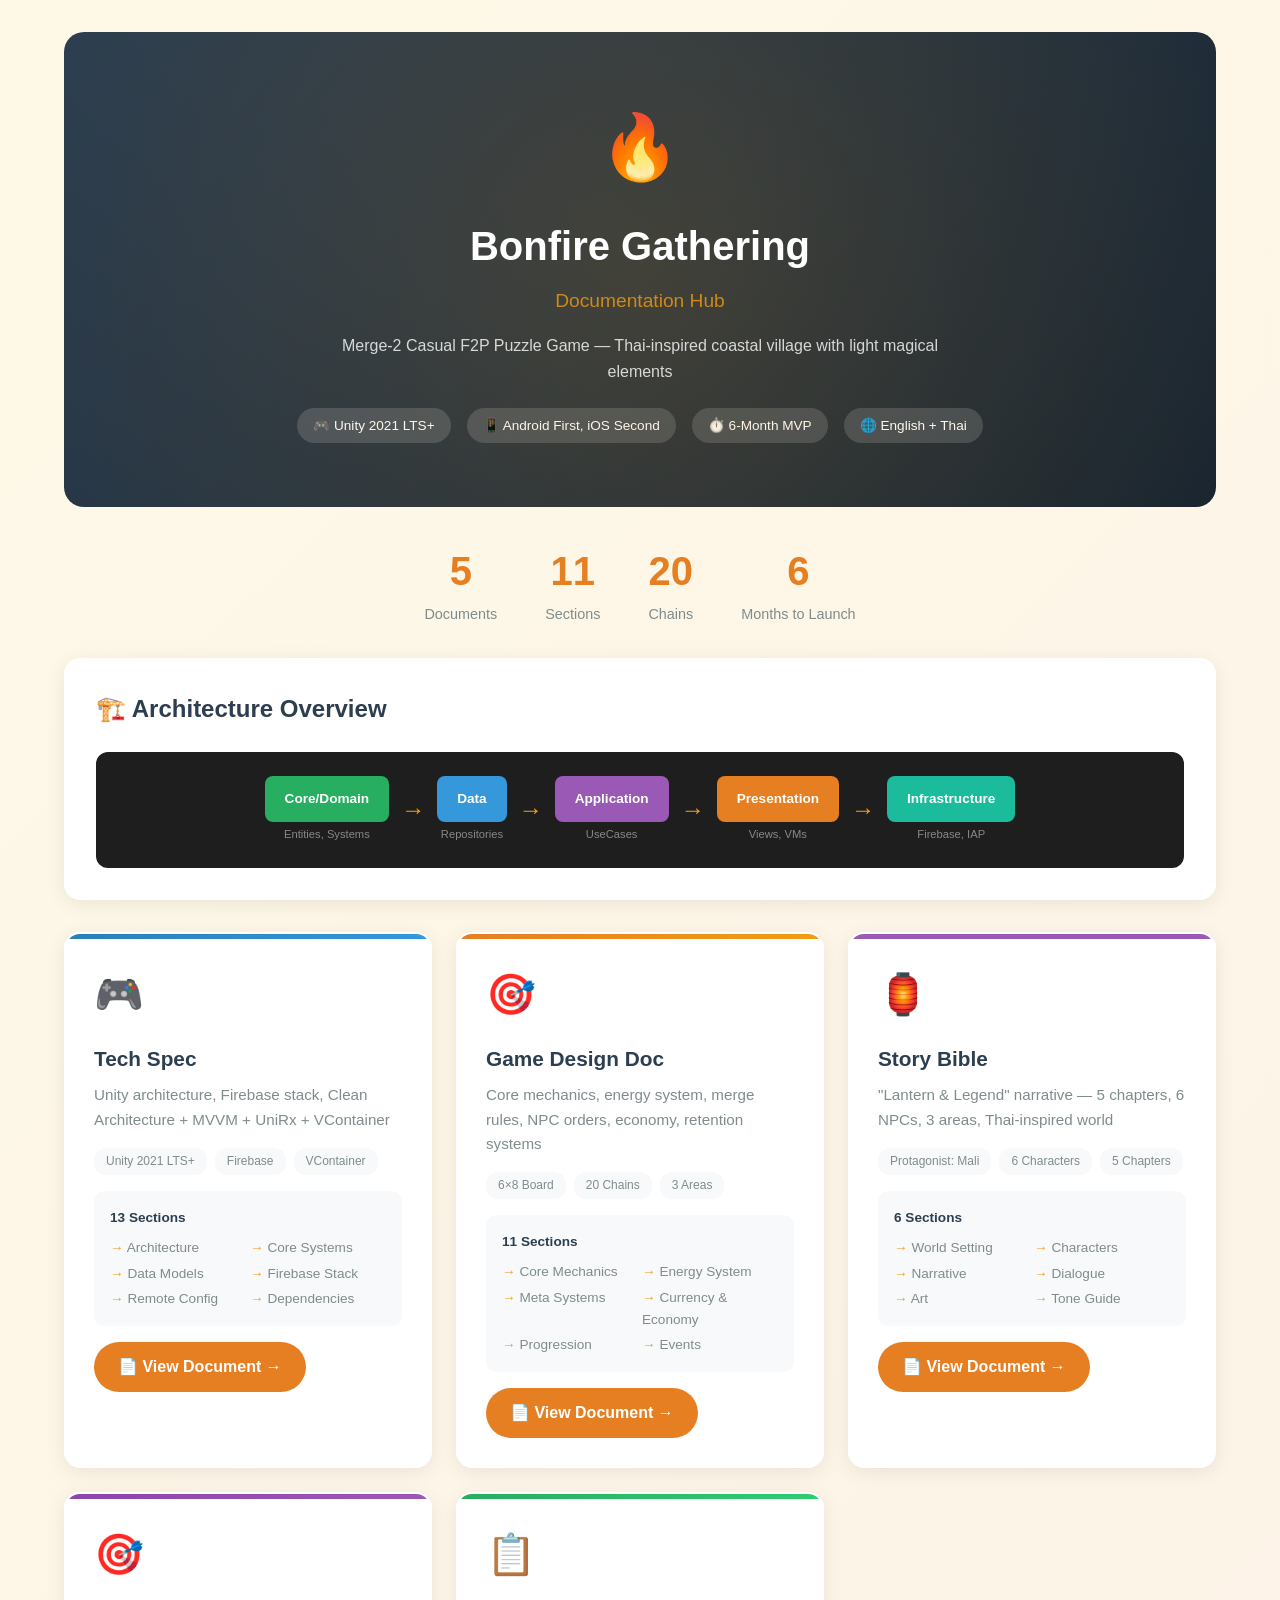
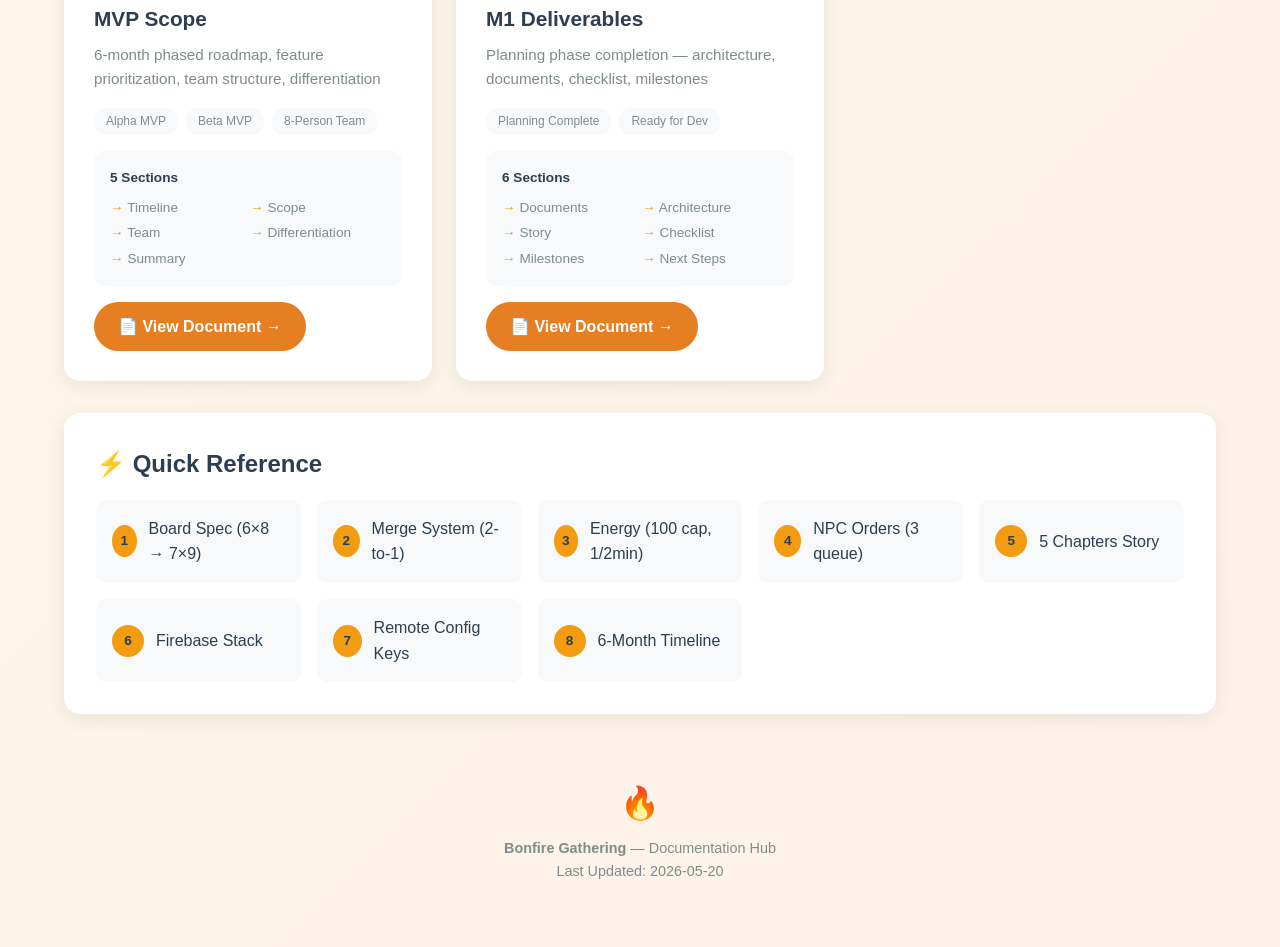
==== public/index.html @ 785aa9d3 "Reorganize docs to public/ for Vercel deployment" ====
<!DOCTYPE html>
<html lang="en">
<head>
<meta charset="UTF-8">
<meta name="viewport" content="width=device-width, initial-scale=1.0">
<title>Bonfire Gathering — Documentation Hub</title>
<style>
  :root {
    --primary: #e67e22;
    --primary-dark: #d35400;
    --secondary: #2c3e50;
    --accent: #f39c12;
    --bg-light: #fef9e7;
    --bg-card: #ffffff;
    --text: #2c3e50;
    --text-light: #7f8c8d;
    --border: #ecf0f1;
    --success: #27ae60;
    --info: #3498db;
    --magic: #9b59b6;
  }

  * { box-sizing: border-box; margin: 0; padding: 0; }

  body {
    font-family: -apple-system, BlinkMacSystemFont, 'Segoe UI', Roboto, sans-serif;
    background: linear-gradient(135deg, var(--bg-light) 0%, #fdf2e9 100%);
    color: var(--text);
    line-height: 1.6;
    min-height: 100vh;
  }

  .container {
    max-width: 1200px;
    margin: 0 auto;
    padding: 2rem 1.5rem;
  }

  header {
    text-align: center;
    padding: 4rem 2rem;
    background: linear-gradient(135deg, var(--secondary) 0%, #1a252f 100%);
    color: white;
    border-radius: 20px;
    margin-bottom: 2rem;
    position: relative;
    overflow: hidden;
  }

  header::before {
    content: '';
    position: absolute;
    top: -50%;
    left: -50%;
    width: 200%;
    height: 200%;
    background: radial-gradient(circle, rgba(243,156,18,0.15) 0%, transparent 50%);
    animation: glow 8s ease-in-out infinite;
  }

  @keyframes glow {
    0%, 100% { transform: scale(1); opacity: 0.5; }
    50% { transform: scale(1.1); opacity: 0.8; }
  }

  .logo { font-size: 4rem; margin-bottom: 1rem; }

  header h1 {
    font-size: 2.5rem;
    font-weight: 700;
    margin-bottom: 0.5rem;
    position: relative;
  }

  header .subtitle {
    font-size: 1.2rem;
    color: var(--accent);
    margin-bottom: 1rem;
  }

  header p {
    opacity: 0.8;
    max-width: 600px;
    margin: 0 auto;
  }

  .meta-tags {
    display: flex;
    justify-content: center;
    gap: 1rem;
    margin-top: 1.5rem;
    flex-wrap: wrap;
  }

  .meta-tag {
    background: rgba(255,255,255,0.15);
    padding: 0.4rem 1rem;
    border-radius: 20px;
    font-size: 0.85rem;
  }

  /* DOC GRID */
  .doc-grid {
    display: grid;
    grid-template-columns: repeat(auto-fit, minmax(340px, 1fr));
    gap: 1.5rem;
    margin-bottom: 2rem;
  }

  .doc-card {
    background: var(--bg-card);
    border-radius: 16px;
    padding: 1.75rem;
    box-shadow: 0 4px 20px rgba(0,0,0,0.08);
    border: 2px solid transparent;
    transition: all 0.3s;
    position: relative;
    overflow: hidden;
  }

  .doc-card::before {
    content: '';
    position: absolute;
    top: 0;
    left: 0;
    width: 100%;
    height: 5px;
  }

  .doc-card.tech::before { background: linear-gradient(90deg, #2980b9, #3498db); }
  .doc-card.game::before { background: linear-gradient(90deg, var(--primary), var(--accent)); }
  .doc-card.story::before { background: linear-gradient(90deg, var(--magic), #9b59b6); }
  .doc-card.mvp::before { background: linear-gradient(90deg, #8e44ad, #9b59b6); }
  .doc-card.m1::before { background: linear-gradient(90deg, var(--success), #2ecc71); }

  .doc-card:hover {
    transform: translateY(-4px);
    box-shadow: 0 12px 40px rgba(0,0,0,0.15);
    border-color: var(--accent);
  }

  .doc-card .icon {
    font-size: 2.5rem;
    margin-bottom: 1rem;
  }

  .doc-card h3 {
    color: var(--secondary);
    font-size: 1.3rem;
    margin-bottom: 0.5rem;
  }

  .doc-card .description {
    color: var(--text-light);
    font-size: 0.95rem;
    margin-bottom: 1rem;
  }

  .doc-card .tags {
    display: flex;
    flex-wrap: wrap;
    gap: 0.5rem;
    margin-bottom: 1rem;
  }

  .doc-tag {
    background: #f8f9fa;
    padding: 0.25rem 0.75rem;
    border-radius: 12px;
    font-size: 0.75rem;
    color: var(--text-light);
  }

  .doc-card .sections {
    background: #f8f9fa;
    border-radius: 10px;
    padding: 1rem;
    font-size: 0.85rem;
    color: var(--text-light);
  }

  .doc-card .sections strong {
    color: var(--secondary);
    display: block;
    margin-bottom: 0.5rem;
  }

  .doc-card .sections ul {
    list-style: none;
    display: grid;
    grid-template-columns: 1fr 1fr;
    gap: 0.25rem;
  }

  .doc-card .sections li::before {
    content: '→ ';
    color: var(--accent);
  }

  .doc-link {
    display: inline-flex;
    align-items: center;
    gap: 0.5rem;
    background: var(--primary);
    color: white;
    padding: 0.75rem 1.5rem;
    border-radius: 25px;
    text-decoration: none;
    font-weight: 600;
    margin-top: 1rem;
    transition: all 0.2s;
  }

  .doc-link:hover {
    background: var(--primary-dark);
    transform: scale(1.05);
  }

  /* STATS BAR */
  .stats-bar {
    display: flex;
    justify-content: center;
    gap: 3rem;
    margin: 2rem 0;
    flex-wrap: wrap;
  }

  .stat-item {
    text-align: center;
  }

  .stat-value {
    font-size: 2.5rem;
    font-weight: bold;
    color: var(--primary);
  }

  .stat-label {
    color: var(--text-light);
    font-size: 0.9rem;
  }

  /* ARCH OVERVIEW */
  .arch-overview {
    background: var(--bg-card);
    border-radius: 16px;
    padding: 2rem;
    margin-bottom: 2rem;
    box-shadow: 0 4px 20px rgba(0,0,0,0.08);
  }

  .arch-overview h2 {
    color: var(--secondary);
    margin-bottom: 1.5rem;
    display: flex;
    align-items: center;
    gap: 0.75rem;
  }

  .arch-flow {
    display: flex;
    align-items: center;
    justify-content: center;
    gap: 0.75rem;
    flex-wrap: wrap;
    padding: 1.5rem;
    background: #1e1e1e;
    border-radius: 12px;
  }

  .arch-layer {
    display: flex;
    flex-direction: column;
    align-items: center;
    gap: 0.25rem;
  }

  .arch-box {
    padding: 0.75rem 1.25rem;
    border-radius: 8px;
    font-size: 0.85rem;
    font-weight: 600;
    color: white;
  }

  .arch-box.domain { background: #27ae60; }
  .arch-box.data { background: #3498db; }
  .arch-box.application { background: #9b59b6; }
  .arch-box.presentation { background: #e67e22; }
  .arch-box.infrastructure { background: #1abc9c; }

  .arch-arrow {
    font-size: 1.5rem;
    color: var(--accent);
  }

  /* QUICK LINKS */
  .quick-links {
    background: var(--bg-card);
    border-radius: 16px;
    padding: 2rem;
    margin-bottom: 2rem;
    box-shadow: 0 4px 20px rgba(0,0,0,0.08);
  }

  .quick-links h2 {
    color: var(--secondary);
    margin-bottom: 1rem;
  }

  .link-grid {
    display: grid;
    grid-template-columns: repeat(auto-fit, minmax(200px, 1fr));
    gap: 1rem;
  }

  .quick-link {
    display: flex;
    align-items: center;
    gap: 0.75rem;
    padding: 1rem;
    background: #f8f9fa;
    border-radius: 10px;
    text-decoration: none;
    color: var(--secondary);
    transition: all 0.2s;
  }

  .quick-link:hover {
    background: var(--primary);
    color: white;
  }

  .quick-link .num {
    width: 32px;
    height: 32px;
    border-radius: 50%;
    background: var(--accent);
    display: flex;
    align-items: center;
    justify-content: center;
    font-weight: bold;
    font-size: 0.85rem;
  }

  .quick-link:hover .num {
    background: white;
    color: var(--primary);
  }

  /* FOOTER */
  footer {
    text-align: center;
    padding: 2rem;
    color: var(--text-light);
    font-size: 0.9rem;
  }

  footer .fire { font-size: 2rem; margin-bottom: 0.5rem; }

  @media (max-width: 768px) {
    header h1 { font-size: 1.8rem; }
    .doc-grid { grid-template-columns: 1fr; }
    .arch-flow { flex-direction: column; }
    .arch-arrow { transform: rotate(90deg); }
    .stats-bar { gap: 1.5rem; }
  }
</style>
</head>
<body>
<div class="container">

<header>
  <div class="logo">🔥</div>
  <h1>Bonfire Gathering</h1>
  <p class="subtitle">Documentation Hub</p>
  <p>Merge-2 Casual F2P Puzzle Game — Thai-inspired coastal village with light magical elements</p>
  <div class="meta-tags">
    <span class="meta-tag">🎮 Unity 2021 LTS+</span>
    <span class="meta-tag">📱 Android First, iOS Second</span>
    <span class="meta-tag">⏱️ 6-Month MVP</span>
    <span class="meta-tag">🌐 English + Thai</span>
  </div>
</header>

<!-- STATS -->
<div class="stats-bar">
  <div class="stat-item">
    <div class="stat-value">5</div>
    <div class="stat-label">Documents</div>
  </div>
  <div class="stat-item">
    <div class="stat-value">11</div>
    <div class="stat-label">Sections</div>
  </div>
  <div class="stat-item">
    <div class="stat-value">20</div>
    <div class="stat-label">Chains</div>
  </div>
  <div class="stat-item">
    <div class="stat-value">6</div>
    <div class="stat-label">Months to Launch</div>
  </div>
</div>

<!-- ARCHITECTURE OVERVIEW -->
<div class="arch-overview">
  <h2>🏗️ Architecture Overview</h2>
  <div class="arch-flow">
    <div class="arch-layer">
      <div class="arch-box domain">Core/Domain</div>
      <span style="font-size:0.7rem;color:#888;">Entities, Systems</span>
    </div>
    <span class="arch-arrow">→</span>
    <div class="arch-layer">
      <div class="arch-box data">Data</div>
      <span style="font-size:0.7rem;color:#888;">Repositories</span>
    </div>
    <span class="arch-arrow">→</span>
    <div class="arch-layer">
      <div class="arch-box application">Application</div>
      <span style="font-size:0.7rem;color:#888;">UseCases</span>
    </div>
    <span class="arch-arrow">→</span>
    <div class="arch-layer">
      <div class="arch-box presentation">Presentation</div>
      <span style="font-size:0.7rem;color:#888;">Views, VMs</span>
    </div>
    <span class="arch-arrow">→</span>
    <div class="arch-layer">
      <div class="arch-box infrastructure">Infrastructure</div>
      <span style="font-size:0.7rem;color:#888;">Firebase, IAP</span>
    </div>
  </div>
</div>

<!-- DOCUMENT CARDS -->
<div class="doc-grid">
  <div class="doc-card tech">
    <div class="icon">🎮</div>
    <h3>Tech Spec</h3>
    <p class="description">Unity architecture, Firebase stack, Clean Architecture + MVVM + UniRx + VContainer</p>
    <div class="tags">
      <span class="doc-tag">Unity 2021 LTS+</span>
      <span class="doc-tag">Firebase</span>
      <span class="doc-tag">VContainer</span>
    </div>
    <div class="sections">
      <strong>13 Sections</strong>
      <ul>
        <li>Architecture</li>
        <li>Core Systems</li>
        <li>Data Models</li>
        <li>Firebase Stack</li>
        <li>Remote Config</li>
        <li>Dependencies</li>
      </ul>
    </div>
    <a href="TECH_SPEC.html" class="doc-link">📄 View Document →</a>
  </div>

  <div class="doc-card game">
    <div class="icon">🎯</div>
    <h3>Game Design Doc</h3>
    <p class="description">Core mechanics, energy system, merge rules, NPC orders, economy, retention systems</p>
    <div class="tags">
      <span class="doc-tag">6×8 Board</span>
      <span class="doc-tag">20 Chains</span>
      <span class="doc-tag">3 Areas</span>
    </div>
    <div class="sections">
      <strong>11 Sections</strong>
      <ul>
        <li>Core Mechanics</li>
        <li>Energy System</li>
        <li>Meta Systems</li>
        <li>Currency & Economy</li>
        <li>Progression</li>
        <li>Events</li>
      </ul>
    </div>
    <a href="GAME_DESIGN_DOC.html" class="doc-link">📄 View Document →</a>
  </div>

  <div class="doc-card story">
    <div class="icon">🏮</div>
    <h3>Story Bible</h3>
    <p class="description">"Lantern & Legend" narrative — 5 chapters, 6 NPCs, 3 areas, Thai-inspired world</p>
    <div class="tags">
      <span class="doc-tag">Protagonist: Mali</span>
      <span class="doc-tag">6 Characters</span>
      <span class="doc-tag">5 Chapters</span>
    </div>
    <div class="sections">
      <strong>6 Sections</strong>
      <ul>
        <li>World Setting</li>
        <li>Characters</li>
        <li>Narrative</li>
        <li>Dialogue</li>
        <li>Art</li>
        <li>Tone Guide</li>
      </ul>
    </div>
    <a href="STORY_BIBLE.html" class="doc-link">📄 View Document →</a>
  </div>

  <div class="doc-card mvp">
    <div class="icon">🎯</div>
    <h3>MVP Scope</h3>
    <p class="description">6-month phased roadmap, feature prioritization, team structure, differentiation</p>
    <div class="tags">
      <span class="doc-tag">Alpha MVP</span>
      <span class="doc-tag">Beta MVP</span>
      <span class="doc-tag">8-Person Team</span>
    </div>
    <div class="sections">
      <strong>5 Sections</strong>
      <ul>
        <li>Timeline</li>
        <li>Scope</li>
        <li>Team</li>
        <li>Differentiation</li>
        <li>Summary</li>
      </ul>
    </div>
    <a href="MVP_Scope_Recommendation.html" class="doc-link">📄 View Document →</a>
  </div>

  <div class="doc-card m1">
    <div class="icon">📋</div>
    <h3>M1 Deliverables</h3>
    <p class="description">Planning phase completion — architecture, documents, checklist, milestones</p>
    <div class="tags">
      <span class="doc-tag">Planning Complete</span>
      <span class="doc-tag">Ready for Dev</span>
    </div>
    <div class="sections">
      <strong>6 Sections</strong>
      <ul>
        <li>Documents</li>
        <li>Architecture</li>
        <li>Story</li>
        <li>Checklist</li>
        <li>Milestones</li>
        <li>Next Steps</li>
      </ul>
    </div>
    <a href="M1_DELIVERABLES.html" class="doc-link">📄 View Document →</a>
  </div>
</div>

<!-- QUICK LINKS -->
<div class="quick-links">
  <h2>⚡ Quick Reference</h2>
  <div class="link-grid">
    <a href="TECH_SPEC.html#board" class="quick-link">
      <span class="num">1</span>
      <span>Board Spec (6×8 → 7×9)</span>
    </a>
    <a href="GAME_DESIGN_DOC.html#mechanics" class="quick-link">
      <span class="num">2</span>
      <span>Merge System (2-to-1)</span>
    </a>
    <a href="GAME_DESIGN_DOC.html#energy" class="quick-link">
      <span class="num">3</span>
      <span>Energy (100 cap, 1/2min)</span>
    </a>
    <a href="GAME_DESIGN_DOC.html#meta" class="quick-link">
      <span class="num">4</span>
      <span>NPC Orders (3 queue)</span>
    </a>
    <a href="STORY_BIBLE.html#narrative" class="quick-link">
      <span class="num">5</span>
      <span>5 Chapters Story</span>
    </a>
    <a href="TECH_SPEC.html#firebase" class="quick-link">
      <span class="num">6</span>
      <span>Firebase Stack</span>
    </a>
    <a href="TECH_SPEC.html#remote" class="quick-link">
      <span class="num">7</span>
      <span>Remote Config Keys</span>
    </a>
    <a href="MVP_Scope_Recommendation.html#timeline" class="quick-link">
      <span class="num">8</span>
      <span>6-Month Timeline</span>
    </a>
  </div>
</div>

<footer>
  <div class="fire">🔥</div>
  <p><strong>Bonfire Gathering</strong> — Documentation Hub</p>
  <p>Last Updated: 2026-05-20</p>
</footer>

</div>
</body>
</html>
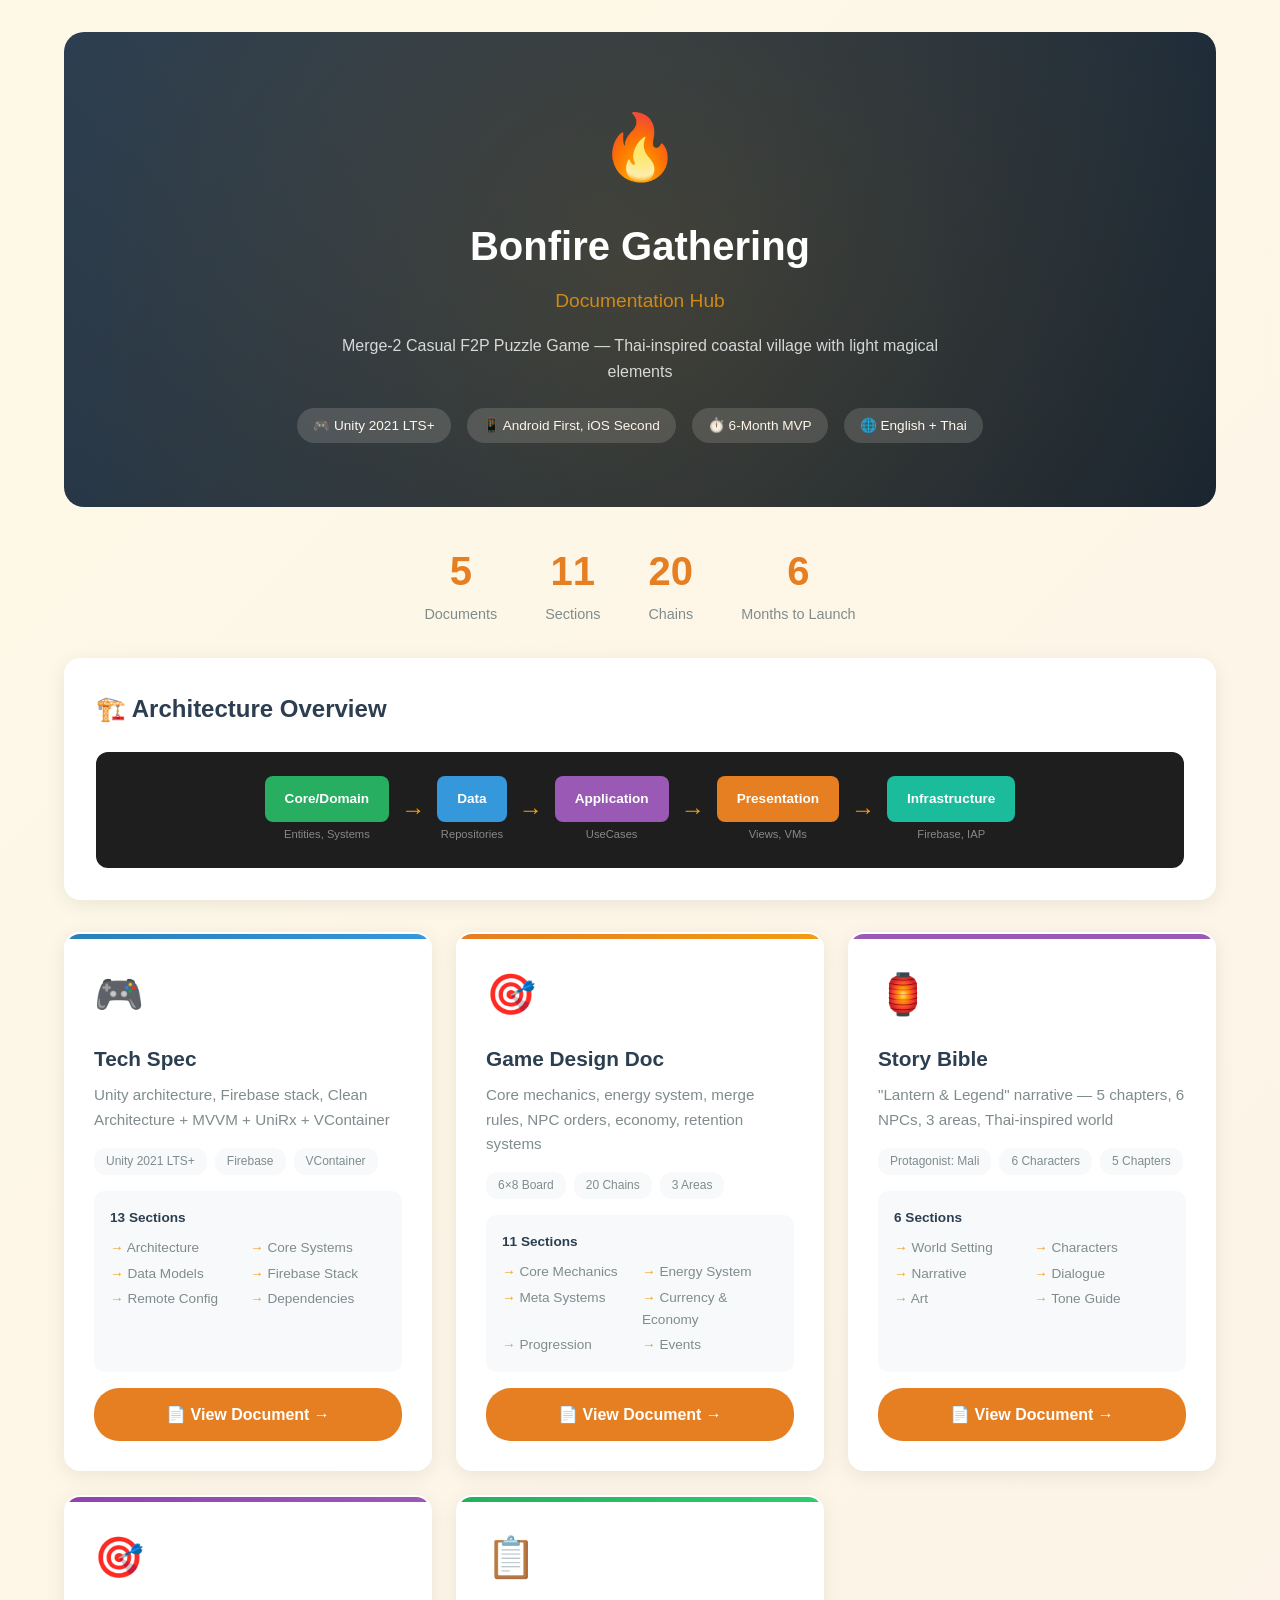
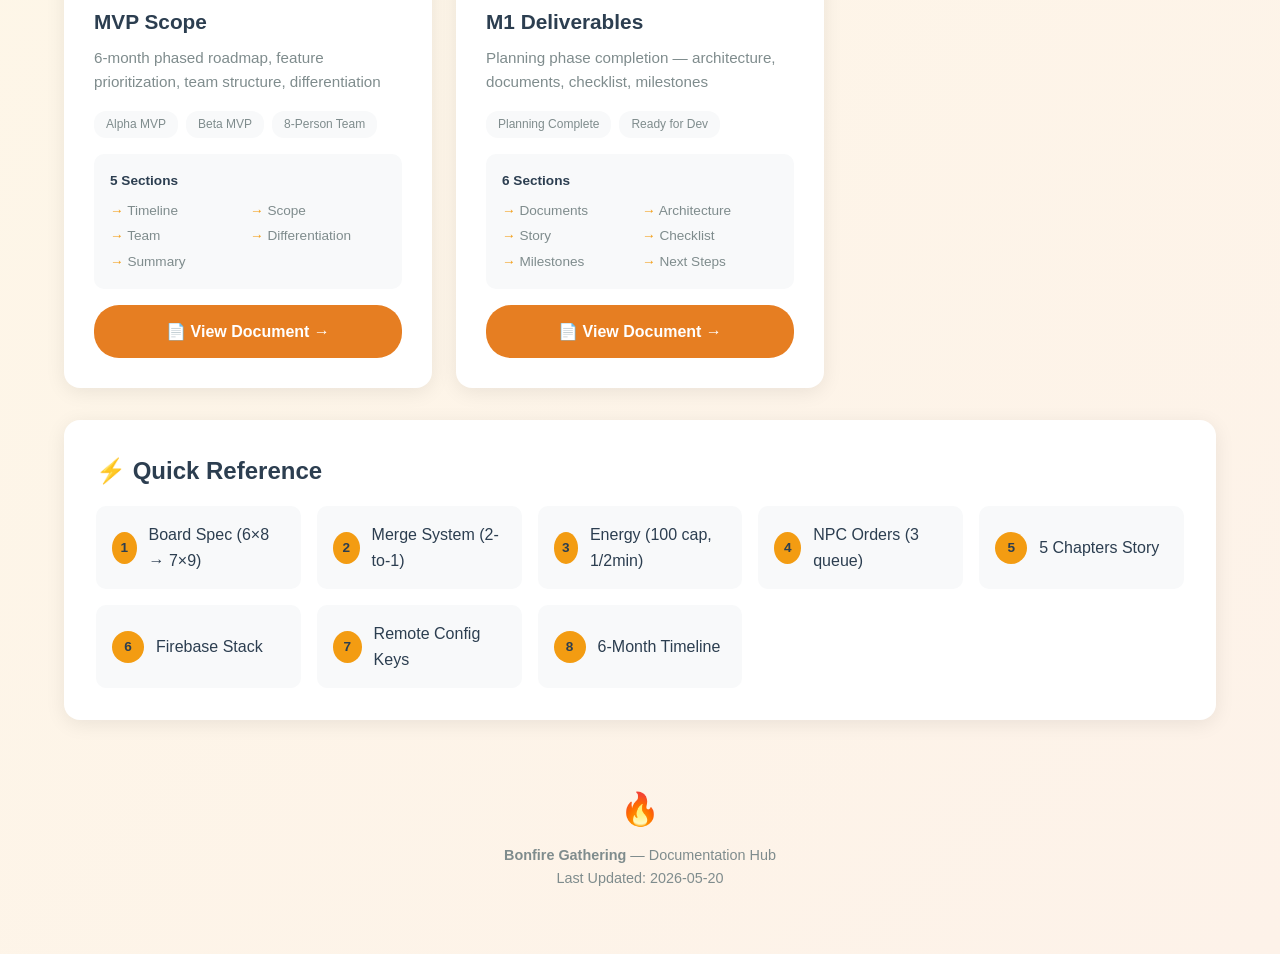
==== commit f9737275: "Add UI visualizations and index hub for all docs - Added board mockup, merge chain visual, energy ga" ====
--- a/public/index.html
+++ b/public/index.html
@@ -105,6 +105,7 @@
     grid-template-columns: repeat(auto-fit, minmax(340px, 1fr));
     gap: 1.5rem;
     margin-bottom: 2rem;
+    align-items: stretch;
   }
 
   .doc-card {
@@ -116,6 +117,8 @@
     transition: all 0.3s;
     position: relative;
     overflow: hidden;
+    display: flex;
+    flex-direction: column;
   }
 
   .doc-card::before {
@@ -177,6 +180,7 @@
     padding: 1rem;
     font-size: 0.85rem;
     color: var(--text-light);
+    flex: 1;
   }
 
   .doc-card .sections strong {
@@ -197,23 +201,29 @@
     color: var(--accent);
   }
 
+  .doc-card-footer {
+    margin-top: auto;
+    padding-top: 1rem;
+  }
+
   .doc-link {
-    display: inline-flex;
+    display: flex;
     align-items: center;
+    justify-content: center;
     gap: 0.5rem;
     background: var(--primary);
     color: white;
-    padding: 0.75rem 1.5rem;
+    padding: 0.85rem 1.5rem;
     border-radius: 25px;
     text-decoration: none;
     font-weight: 600;
-    margin-top: 1rem;
     transition: all 0.2s;
+    width: 100%;
   }
 
   .doc-link:hover {
     background: var(--primary-dark);
-    transform: scale(1.05);
+    transform: scale(1.02);
   }
 
   /* STATS BAR */
@@ -456,7 +466,9 @@
         <li>Dependencies</li>
       </ul>
     </div>
-    <a href="TECH_SPEC.html" class="doc-link">📄 View Document →</a>
+    <div class="doc-card-footer">
+      <a href="TECH_SPEC.html" class="doc-link">📄 View Document →</a>
+    </div>
   </div>
 
   <div class="doc-card game">
@@ -479,7 +491,9 @@
         <li>Events</li>
       </ul>
     </div>
-    <a href="GAME_DESIGN_DOC.html" class="doc-link">📄 View Document →</a>
+    <div class="doc-card-footer">
+      <a href="GAME_DESIGN_DOC.html" class="doc-link">📄 View Document →</a>
+    </div>
   </div>
 
   <div class="doc-card story">
@@ -502,7 +516,9 @@
         <li>Tone Guide</li>
       </ul>
     </div>
-    <a href="STORY_BIBLE.html" class="doc-link">📄 View Document →</a>
+    <div class="doc-card-footer">
+      <a href="STORY_BIBLE.html" class="doc-link">📄 View Document →</a>
+    </div>
   </div>
 
   <div class="doc-card mvp">
@@ -524,7 +540,9 @@
         <li>Summary</li>
       </ul>
     </div>
-    <a href="MVP_Scope_Recommendation.html" class="doc-link">📄 View Document →</a>
+    <div class="doc-card-footer">
+      <a href="MVP_Scope_Recommendation.html" class="doc-link">📄 View Document →</a>
+    </div>
   </div>
 
   <div class="doc-card m1">
@@ -546,7 +564,9 @@
         <li>Next Steps</li>
       </ul>
     </div>
-    <a href="M1_DELIVERABLES.html" class="doc-link">📄 View Document →</a>
+    <div class="doc-card-footer">
+      <a href="M1_DELIVERABLES.html" class="doc-link">📄 View Document →</a>
+    </div>
   </div>
 </div>
 
